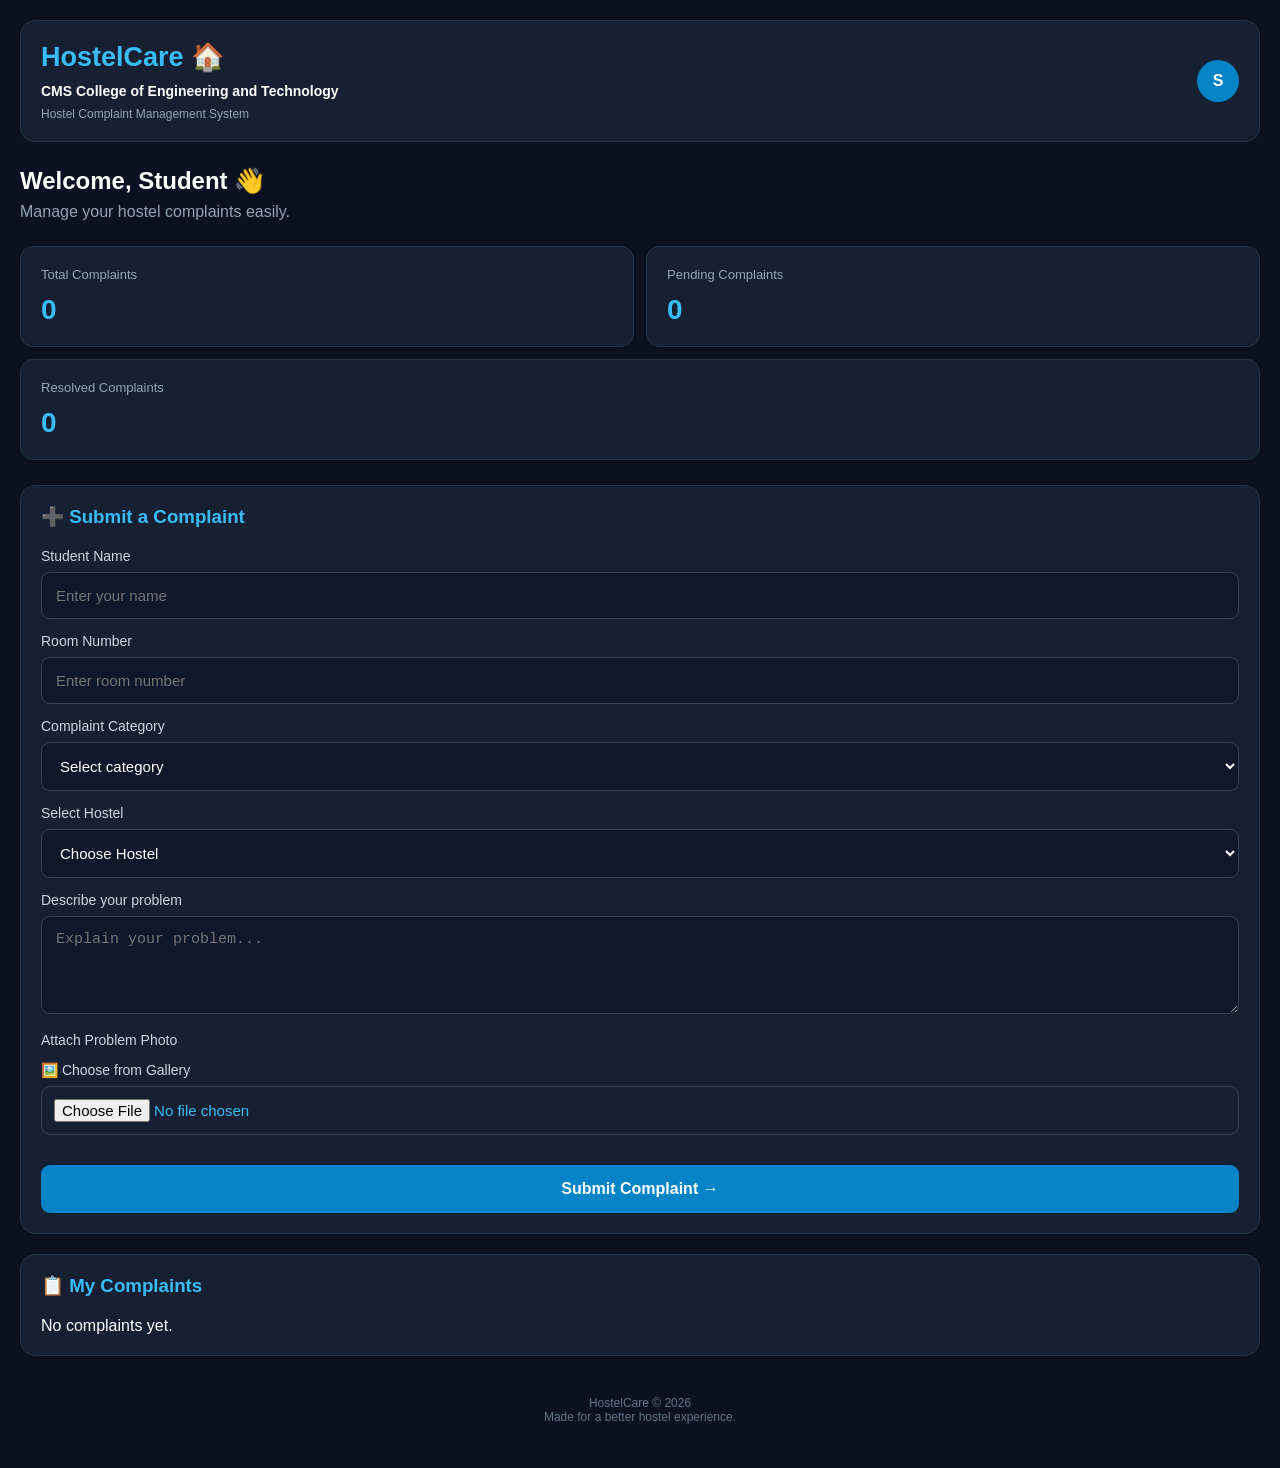
==== index.html @ 298950be "Refactor index.html structure and content" ====
<!DOCTYPE html>
<html lang="en">
<head>
  <meta charset="UTF-8">
  <meta name="viewport" content="width=device-width, initial-scale=1.0">
  <title>HostelCare Dashboard</title>
  <link rel="stylesheet" href="style.css">
</head>

<body>

<header class="header">
  <div>
    <h1>HostelCare 🏠</h1>
    <h3>CMS College of Engineering and Technology</h3>
    <p>Hostel Complaint Management System</p>
  </div>
  <div class="profile">S</div>
</header>

<section class="welcome">
  <h2>Welcome, Student 👋</h2>
  <p>Manage your hostel complaints easily.</p>
</section>

<section class="dashboard">

  <div class="stat-card">
    <p>Total Complaints</p>
    <h2 id="total">0</h2>
  </div>

  <div class="stat-card">
    <p>Pending Complaints</p>
    <h2 id="pending">0</h2>
  </div>

  <div class="stat-card">
    <p>Resolved Complaints</p>
    <h2 id="resolved">0</h2>
  </div>

</section>

<section class="panel">
  <h3>➕ Submit a Complaint</h3>

  <form id="complaintForm">

    <label>Student Name</label>
    <input id="student" type="text" placeholder="Enter your name" required>

    <label>Room Number</label>
    <input id="room" type="text" placeholder="Enter room number" required>

    <label>Complaint Category</label>
    <select id="category" required>
      <option value="">Select category</option>
      <option>Water Problem</option>
      <option>Bathroom Problem</option>
      <option>Electricity Problem</option>
      <option>Food Problem</option>
      <option>Wi-Fi Problem</option>
      <option>Other</option>
    </select>

    <label>Select Hostel</label>
    <select id="hostel" required>
      <option value="">Choose Hostel</option>
      <option>Boys Hostel</option>
      <option>Girls Hostel</option>
    </select>

    <label>Describe your problem</label>
    <textarea id="description" placeholder="Explain your problem..." rows="4" required></textarea>

    <label>Attach Problem Photo</label>
    <label for="galleryPhoto">🖼️ Choose from Gallery</label>
    <input type="file" id="galleryPhoto" accept="image/*">

    <div id="photoPreview"></div>

    <button type="submit">Submit Complaint →</button>

  </form>
</section>

<section class="panel">
  <h3>📋 My Complaints</h3>
  <div id="complaintList">
    <p>No complaints yet.</p>
  </div>
</section>

<footer>
  <p>HostelCare © 2026</p>
  <p>Made for a better hostel experience.</p>
</footer>

<script src="script.js"></script>
</body>
</html>
---- style.css ----
* {
  margin: 0;
  padding: 0;
  box-sizing: border-box;
}

body {
  background: #0b1120;
  color: #ffffff;
  font-family: Arial, sans-serif;
  padding: 20px;
}

.header {
  display: flex;
  justify-content: space-between;
  align-items: center;
  background: #172033;
  padding: 20px;
  border-radius: 15px;
  border: 1px solid #263449;
  margin-bottom: 25px;
}

.header h1 {
  color: #38bdf8;
  font-size: 27px;
  margin-bottom: 10px;
}

.header h3 {
  font-size: 14px;
  color: #ffffff;
  margin-bottom: 8px;
}

.header p {
  color: #94a3b8;
  font-size: 12px;
}

.profile {
  background: #0284c7;
  width: 42px;
  height: 42px;
  border-radius: 50%;
  display: flex;
  align-items: center;
  justify-content: center;
  font-weight: bold;
}

.welcome {
  margin-bottom: 25px;
}

.welcome h2 {
  margin-bottom: 8px;
}

.welcome p {
  color: #94a3b8;
}

.dashboard {
  display: grid;
  grid-template-columns: 1fr 1fr;
  gap: 12px;
  margin-bottom: 25px;
}

.stat-card {
  background: #172033;
  padding: 20px;
  border-radius: 13px;
  border: 1px solid #263449;
}

.stat-card:last-child {
  grid-column: span 2;
}

.stat-card p {
  color: #94a3b8;
  font-size: 13px;
}

.stat-card h2 {
  color: #38bdf8;
  font-size: 28px;
  margin-top: 12px;
}

.panel {
  background: #172033;
  padding: 20px;
  border-radius: 15px;
  border: 1px solid #263449;
  margin-bottom: 20px;
}

.panel h3 {
  color: #38bdf8;
  margin-bottom: 20px;
}

label {
  display: block;
  margin: 14px 0 8px;
  color: #cbd5e1;
  font-size: 14px;
}

input, select, textarea {
  width: 100%;
  padding: 14px;
  background: #0f172a;
  color: white;
  border: 1px solid #334155;
  border-radius: 9px;
  font-size: 15px;
}

textarea {
  resize: vertical;
}

button {
  width: 100%;
  padding: 15px;
  margin-top: 18px;
  background: #0284c7;
  color: white;
  border: none;
  border-radius: 9px;
  font-size: 16px;
  font-weight: bold;
}

footer {
  text-align: center;
  color: #64748b;
  font-size: 12px;
  padding: 20px;
}

input[type="file"] {
  background: #172033;
  padding: 12px;
  margin-bottom: 12px;
  color: #38bdf8;
}

#photoPreview img {
  width: 100%;
  max-height: 250px;
  object-fit: contain;
  border-radius: 12px;
  margin-top: 12px;
  border: 1px solid #38bdf8;
}
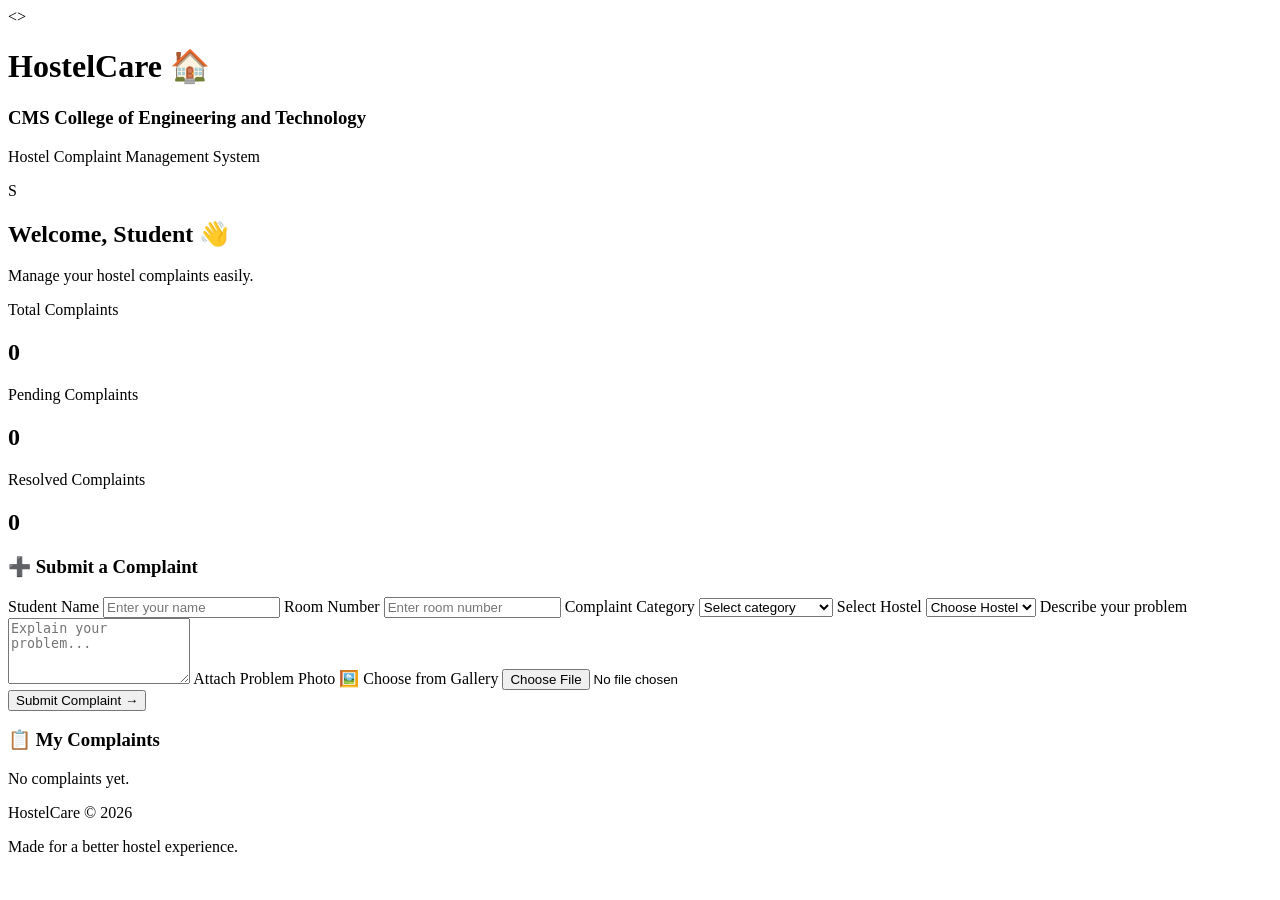
==== commit 262933f0: "Fix duplicate stylesheet link in index.html" ====
--- a/index.html
+++ b/index.html
@@ -1,7 +1,7 @@
 
 <!DOCTYPE html>
 <html lang="en">
-<head>
+<<link rel="stylesheet" href="style.css">>
   <meta charset="UTF-8">
   <meta name="viewport" content="width=device-width, initial-scale=1.0">
   <title>HostelCare Dashboard</title>
--- a/style.css
+++ b/style.css
@@ -1,162 +1,56 @@
 
-* {
-  margin: 0;
-  padding: 0;
-  box-sizing: border-box;
+/* Mobile responsive improvements */
+
+@media (max-width: 480px) {
+  body {
+    padding: 12px;
+  }
+
+  .header {
+    padding: 15px;
+    gap: 10px;
+  }
+
+  .header h1 {
+    font-size: 23px;
+  }
+
+  .header h3 {
+    font-size: 12px;
+  }
+
+  .panel {
+    padding: 15px;
+  }
+
+  .dashboard {
+    gap: 10px;
+  }
+
+  .stat-card {
+    padding: 15px;
+  }
+
+  input, select, textarea {
+    font-size: 14px;
+  }
 }
 
-body {
-  background: #0b1120;
-  color: #ffffff;
-  font-family: Arial, sans-serif;
-  padding: 20px;
+.complaint {
+  background: #0f172a;
+  border: 1px solid #334155;
+  border-radius: 12px;
+  padding: 15px;
+  margin-bottom: 15px;
+  overflow-wrap: anywhere;
 }
 
-.header {
-  display: flex;
-  justify-content: space-between;
-  align-items: center;
-  background: #172033;
-  padding: 20px;
-  border-radius: 15px;
-  border: 1px solid #263449;
-  margin-bottom: 25px;
+.complaint h3 {
+  color: #38bdf8;
+  margin-bottom: 12px;
 }
 
-.header h1 {
-  color: #38bdf8;
-  font-size: 27px;
-  margin-bottom: 10px;
-}
-
-.header h3 {
-  font-size: 14px;
-  color: #ffffff;
+.complaint p {
+  color: #cbd5e1;
   margin-bottom: 8px;
 }
-
-.header p {
-  color: #94a3b8;
-  font-size: 12px;
-}
-
-.profile {
-  background: #0284c7;
-  width: 42px;
-  height: 42px;
-  border-radius: 50%;
-  display: flex;
-  align-items: center;
-  justify-content: center;
-  font-weight: bold;
-}
-
-.welcome {
-  margin-bottom: 25px;
-}
-
-.welcome h2 {
-  margin-bottom: 8px;
-}
-
-.welcome p {
-  color: #94a3b8;
-}
-
-.dashboard {
-  display: grid;
-  grid-template-columns: 1fr 1fr;
-  gap: 12px;
-  margin-bottom: 25px;
-}
-
-.stat-card {
-  background: #172033;
-  padding: 20px;
-  border-radius: 13px;
-  border: 1px solid #263449;
-}
-
-.stat-card:last-child {
-  grid-column: span 2;
-}
-
-.stat-card p {
-  color: #94a3b8;
-  font-size: 13px;
-}
-
-.stat-card h2 {
-  color: #38bdf8;
-  font-size: 28px;
-  margin-top: 12px;
-}
-
-.panel {
-  background: #172033;
-  padding: 20px;
-  border-radius: 15px;
-  border: 1px solid #263449;
-  margin-bottom: 20px;
-}
-
-.panel h3 {
-  color: #38bdf8;
-  margin-bottom: 20px;
-}
-
-label {
-  display: block;
-  margin: 14px 0 8px;
-  color: #cbd5e1;
-  font-size: 14px;
-}
-
-input, select, textarea {
-  width: 100%;
-  padding: 14px;
-  background: #0f172a;
-  color: white;
-  border: 1px solid #334155;
-  border-radius: 9px;
-  font-size: 15px;
-}
-
-textarea {
-  resize: vertical;
-}
-
-button {
-  width: 100%;
-  padding: 15px;
-  margin-top: 18px;
-  background: #0284c7;
-  color: white;
-  border: none;
-  border-radius: 9px;
-  font-size: 16px;
-  font-weight: bold;
-}
-
-footer {
-  text-align: center;
-  color: #64748b;
-  font-size: 12px;
-  padding: 20px;
-}
-
-input[type="file"] {
-  background: #172033;
-  padding: 12px;
-  margin-bottom: 12px;
-  color: #38bdf8;
-}
-
-#photoPreview img {
-  width: 100%;
-  max-height: 250px;
-  object-fit: contain;
-  border-radius: 12px;
-  margin-top: 12px;
-  border: 1px solid #38bdf8;
-}
--- a/style.css
+++ b/style.css
@@ -1,162 +1,56 @@
 
-* {
-  margin: 0;
-  padding: 0;
-  box-sizing: border-box;
+/* Mobile responsive improvements */
+
+@media (max-width: 480px) {
+  body {
+    padding: 12px;
+  }
+
+  .header {
+    padding: 15px;
+    gap: 10px;
+  }
+
+  .header h1 {
+    font-size: 23px;
+  }
+
+  .header h3 {
+    font-size: 12px;
+  }
+
+  .panel {
+    padding: 15px;
+  }
+
+  .dashboard {
+    gap: 10px;
+  }
+
+  .stat-card {
+    padding: 15px;
+  }
+
+  input, select, textarea {
+    font-size: 14px;
+  }
 }
 
-body {
-  background: #0b1120;
-  color: #ffffff;
-  font-family: Arial, sans-serif;
-  padding: 20px;
+.complaint {
+  background: #0f172a;
+  border: 1px solid #334155;
+  border-radius: 12px;
+  padding: 15px;
+  margin-bottom: 15px;
+  overflow-wrap: anywhere;
 }
 
-.header {
-  display: flex;
-  justify-content: space-between;
-  align-items: center;
-  background: #172033;
-  padding: 20px;
-  border-radius: 15px;
-  border: 1px solid #263449;
-  margin-bottom: 25px;
+.complaint h3 {
+  color: #38bdf8;
+  margin-bottom: 12px;
 }
 
-.header h1 {
-  color: #38bdf8;
-  font-size: 27px;
-  margin-bottom: 10px;
-}
-
-.header h3 {
-  font-size: 14px;
-  color: #ffffff;
+.complaint p {
+  color: #cbd5e1;
   margin-bottom: 8px;
 }
-
-.header p {
-  color: #94a3b8;
-  font-size: 12px;
-}
-
-.profile {
-  background: #0284c7;
-  width: 42px;
-  height: 42px;
-  border-radius: 50%;
-  display: flex;
-  align-items: center;
-  justify-content: center;
-  font-weight: bold;
-}
-
-.welcome {
-  margin-bottom: 25px;
-}
-
-.welcome h2 {
-  margin-bottom: 8px;
-}
-
-.welcome p {
-  color: #94a3b8;
-}
-
-.dashboard {
-  display: grid;
-  grid-template-columns: 1fr 1fr;
-  gap: 12px;
-  margin-bottom: 25px;
-}
-
-.stat-card {
-  background: #172033;
-  padding: 20px;
-  border-radius: 13px;
-  border: 1px solid #263449;
-}
-
-.stat-card:last-child {
-  grid-column: span 2;
-}
-
-.stat-card p {
-  color: #94a3b8;
-  font-size: 13px;
-}
-
-.stat-card h2 {
-  color: #38bdf8;
-  font-size: 28px;
-  margin-top: 12px;
-}
-
-.panel {
-  background: #172033;
-  padding: 20px;
-  border-radius: 15px;
-  border: 1px solid #263449;
-  margin-bottom: 20px;
-}
-
-.panel h3 {
-  color: #38bdf8;
-  margin-bottom: 20px;
-}
-
-label {
-  display: block;
-  margin: 14px 0 8px;
-  color: #cbd5e1;
-  font-size: 14px;
-}
-
-input, select, textarea {
-  width: 100%;
-  padding: 14px;
-  background: #0f172a;
-  color: white;
-  border: 1px solid #334155;
-  border-radius: 9px;
-  font-size: 15px;
-}
-
-textarea {
-  resize: vertical;
-}
-
-button {
-  width: 100%;
-  padding: 15px;
-  margin-top: 18px;
-  background: #0284c7;
-  color: white;
-  border: none;
-  border-radius: 9px;
-  font-size: 16px;
-  font-weight: bold;
-}
-
-footer {
-  text-align: center;
-  color: #64748b;
-  font-size: 12px;
-  padding: 20px;
-}
-
-input[type="file"] {
-  background: #172033;
-  padding: 12px;
-  margin-bottom: 12px;
-  color: #38bdf8;
-}
-
-#photoPreview img {
-  width: 100%;
-  max-height: 250px;
-  object-fit: contain;
-  border-radius: 12px;
-  margin-top: 12px;
-  border: 1px solid #38bdf8;
-}
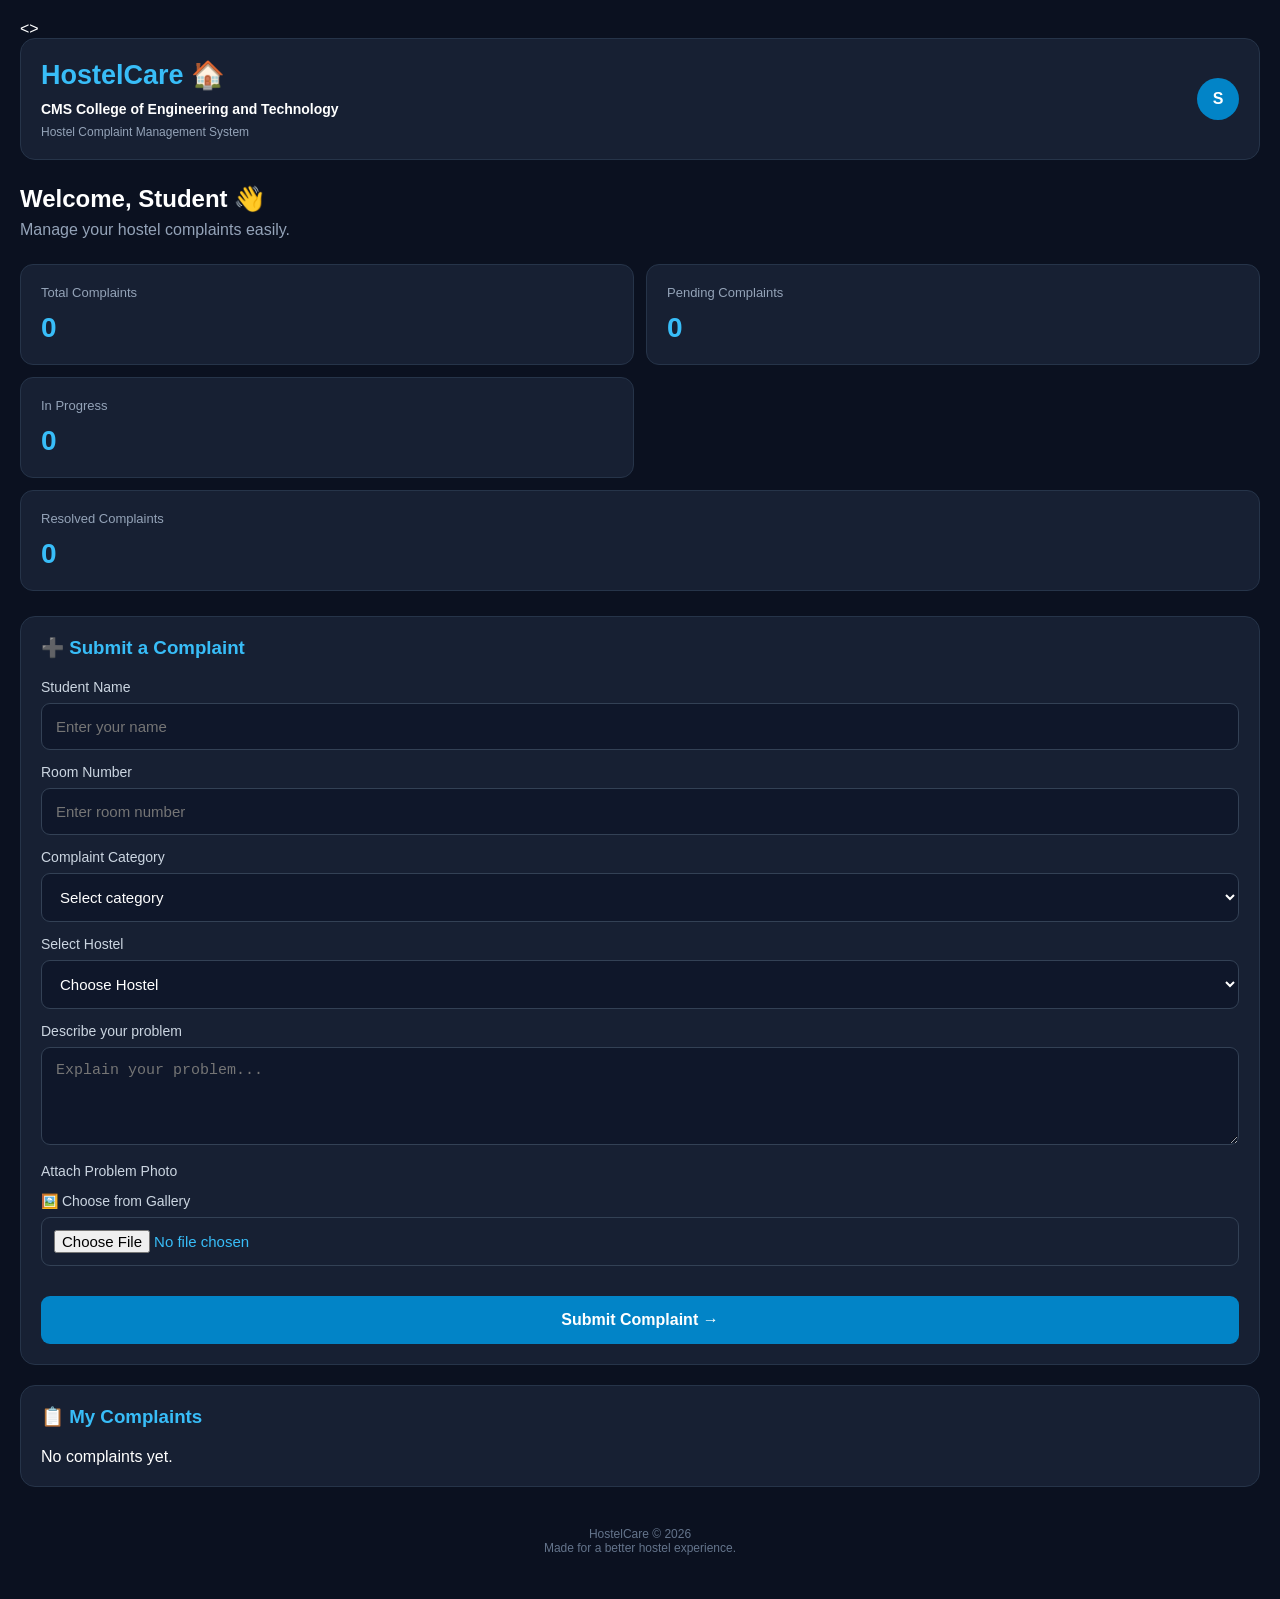
==== commit 51de6d48: "Add 'In Progress' stat card to index.html" ====
--- a/index.html
+++ b/index.html
@@ -1,8 +1,8 @@
 
 <!DOCTYPE html>
 <html lang="en">
-<<link rel="stylesheet" href="style.css">>
-  <meta charset="UTF-8">
+<>
+ <link rel="stylesheet" href="./style.css?v=2"> <meta charset="UTF-8">
   <meta name="viewport" content="width=device-width, initial-scale=1.0">
   <title>HostelCare Dashboard</title>
   <link rel="stylesheet" href="style.css">
@@ -35,7 +35,12 @@
     <p>Pending Complaints</p>
     <h2 id="pending">0</h2>
   </div>
-
+ 
+<div class="stat-card">
+  <p>In Progress</p>
+  <h2 id="inProgress">0</h2>
+</div>
+ 
   <div class="stat-card">
     <p>Resolved Complaints</p>
     <h2 id="resolved">0</h2>
--- a/style.css
+++ b/style.css
@@ -1,40 +1,172 @@
 
-/* Mobile responsive improvements */
-
-@media (max-width: 480px) {
-  body {
-    padding: 12px;
-  }
-
-  .header {
-    padding: 15px;
-    gap: 10px;
-  }
-
-  .header h1 {
-    font-size: 23px;
-  }
-
-  .header h3 {
-    font-size: 12px;
-  }
-
-  .panel {
-    padding: 15px;
-  }
-
-  .dashboard {
-    gap: 10px;
-  }
-
-  .stat-card {
-    padding: 15px;
-  }
-
-  input, select, textarea {
-    font-size: 14px;
-  }
-}
+* {
+  margin: 0;
+  padding: 0;
+  box-sizing: border-box;
+}
+
+body {
+  background: #0b1120;
+  color: #ffffff;
+  font-family: Arial, sans-serif;
+  padding: 20px;
+}
+
+.header {
+  display: flex;
+  justify-content: space-between;
+  align-items: center;
+  background: #172033;
+  padding: 20px;
+  border-radius: 15px;
+  border: 1px solid #263449;
+  margin-bottom: 25px;
+}
+
+.header h1 {
+  color: #38bdf8;
+  font-size: 27px;
+  margin-bottom: 10px;
+}
+
+.header h3 {
+  font-size: 14px;
+  color: #ffffff;
+  margin-bottom: 8px;
+}
+
+.header p {
+  color: #94a3b8;
+  font-size: 12px;
+}
+
+.profile {
+  background: #0284c7;
+  width: 42px;
+  height: 42px;
+  border-radius: 50%;
+  display: flex;
+  align-items: center;
+  justify-content: center;
+  font-weight: bold;
+}
+
+.welcome {
+  margin-bottom: 25px;
+}
+
+.welcome h2 {
+  margin-bottom: 8px;
+}
+
+.welcome p {
+  color: #94a3b8;
+}
+
+.dashboard {
+  display: grid;
+  grid-template-columns: 1fr 1fr;
+  gap: 12px;
+  margin-bottom: 25px;
+}
+
+.stat-card {
+  background: #172033;
+  padding: 20px;
+  border-radius: 13px;
+  border: 1px solid #263449;
+}
+
+.stat-card:last-child {
+  grid-column: span 2;
+}
+
+.stat-card p {
+  color: #94a3b8;
+  font-size: 13px;
+}
+
+.stat-card h2 {
+  color: #38bdf8;
+  font-size: 28px;
+  margin-top: 12px;
+}
+
+.panel {
+  background: #172033;
+  padding: 20px;
+  border-radius: 15px;
+  border: 1px solid #263449;
+  margin-bottom: 20px;
+}
+
+.panel h3 {
+  color: #38bdf8;
+  margin-bottom: 20px;
+}
+
+label {
+  display: block;
+  margin: 14px 0 8px;
+  color: #cbd5e1;
+  font-size: 14px;
+}
+
+input, select, textarea {
+  width: 100%;
+  padding: 14px;
+  background: #0f172a;
+  color: white;
+  border: 1px solid #334155;
+  border-radius: 9px;
+  font-size: 15px;
+}
+
+textarea {
+  resize: vertical;
+}
+
+button {
+  width: 100%;
+  padding: 15px;
+  margin-top: 18px;
+  background: #0284c7;
+  color: white;
+  border: none;
+  border-radius: 9px;
+  font-size: 16px;
+  font-weight: bold;
+  cursor: pointer;
+}
+
+button:active {
+  background: #0369a1;
+}
+
+footer {
+  text-align: center;
+  color: #64748b;
+  font-size: 12px;
+  padding: 20px;
+}
+
+input[type="file"] {
+  background: #172033;
+  padding: 12px;
+  margin-bottom: 12px;
+  color: #38bdf8;
+}
+
+#photoPreview img {
+  width: 100%;
+  max-height: 250px;
+  object-fit: contain;
+  border-radius: 12px;
+  margin-top: 12px;
+  border: 1px solid #38bdf8;
+}
+
+/* Complaint cards */
 
 .complaint {
   background: #0f172a;
@@ -54,3 +186,40 @@
   color: #cbd5e1;
   margin-bottom: 8px;
 }
+
+/* Mobile responsive design */
+
+@media (max-width: 480px) {
+  body {
+    padding: 12px;
+  }
+
+  .header {
+    padding: 15px;
+    gap: 10px;
+  }
+
+  .header h1 {
+    font-size: 23px;
+  }
+
+  .header h3 {
+    font-size: 12px;
+  }
+
+  .panel {
+    padding: 15px;
+  }
+
+  .dashboard {
+    gap: 10px;
+  }
+
+  .stat-card {
+    padding: 15px;
+  }
+
+  input, select, textarea {
+    font-size: 14px;
+  }
+  }
--- a/style.css
+++ b/style.css
@@ -1,40 +1,172 @@
 
-/* Mobile responsive improvements */
-
-@media (max-width: 480px) {
-  body {
-    padding: 12px;
-  }
-
-  .header {
-    padding: 15px;
-    gap: 10px;
-  }
-
-  .header h1 {
-    font-size: 23px;
-  }
-
-  .header h3 {
-    font-size: 12px;
-  }
-
-  .panel {
-    padding: 15px;
-  }
-
-  .dashboard {
-    gap: 10px;
-  }
-
-  .stat-card {
-    padding: 15px;
-  }
-
-  input, select, textarea {
-    font-size: 14px;
-  }
-}
+* {
+  margin: 0;
+  padding: 0;
+  box-sizing: border-box;
+}
+
+body {
+  background: #0b1120;
+  color: #ffffff;
+  font-family: Arial, sans-serif;
+  padding: 20px;
+}
+
+.header {
+  display: flex;
+  justify-content: space-between;
+  align-items: center;
+  background: #172033;
+  padding: 20px;
+  border-radius: 15px;
+  border: 1px solid #263449;
+  margin-bottom: 25px;
+}
+
+.header h1 {
+  color: #38bdf8;
+  font-size: 27px;
+  margin-bottom: 10px;
+}
+
+.header h3 {
+  font-size: 14px;
+  color: #ffffff;
+  margin-bottom: 8px;
+}
+
+.header p {
+  color: #94a3b8;
+  font-size: 12px;
+}
+
+.profile {
+  background: #0284c7;
+  width: 42px;
+  height: 42px;
+  border-radius: 50%;
+  display: flex;
+  align-items: center;
+  justify-content: center;
+  font-weight: bold;
+}
+
+.welcome {
+  margin-bottom: 25px;
+}
+
+.welcome h2 {
+  margin-bottom: 8px;
+}
+
+.welcome p {
+  color: #94a3b8;
+}
+
+.dashboard {
+  display: grid;
+  grid-template-columns: 1fr 1fr;
+  gap: 12px;
+  margin-bottom: 25px;
+}
+
+.stat-card {
+  background: #172033;
+  padding: 20px;
+  border-radius: 13px;
+  border: 1px solid #263449;
+}
+
+.stat-card:last-child {
+  grid-column: span 2;
+}
+
+.stat-card p {
+  color: #94a3b8;
+  font-size: 13px;
+}
+
+.stat-card h2 {
+  color: #38bdf8;
+  font-size: 28px;
+  margin-top: 12px;
+}
+
+.panel {
+  background: #172033;
+  padding: 20px;
+  border-radius: 15px;
+  border: 1px solid #263449;
+  margin-bottom: 20px;
+}
+
+.panel h3 {
+  color: #38bdf8;
+  margin-bottom: 20px;
+}
+
+label {
+  display: block;
+  margin: 14px 0 8px;
+  color: #cbd5e1;
+  font-size: 14px;
+}
+
+input, select, textarea {
+  width: 100%;
+  padding: 14px;
+  background: #0f172a;
+  color: white;
+  border: 1px solid #334155;
+  border-radius: 9px;
+  font-size: 15px;
+}
+
+textarea {
+  resize: vertical;
+}
+
+button {
+  width: 100%;
+  padding: 15px;
+  margin-top: 18px;
+  background: #0284c7;
+  color: white;
+  border: none;
+  border-radius: 9px;
+  font-size: 16px;
+  font-weight: bold;
+  cursor: pointer;
+}
+
+button:active {
+  background: #0369a1;
+}
+
+footer {
+  text-align: center;
+  color: #64748b;
+  font-size: 12px;
+  padding: 20px;
+}
+
+input[type="file"] {
+  background: #172033;
+  padding: 12px;
+  margin-bottom: 12px;
+  color: #38bdf8;
+}
+
+#photoPreview img {
+  width: 100%;
+  max-height: 250px;
+  object-fit: contain;
+  border-radius: 12px;
+  margin-top: 12px;
+  border: 1px solid #38bdf8;
+}
+
+/* Complaint cards */
 
 .complaint {
   background: #0f172a;
@@ -54,3 +186,40 @@
   color: #cbd5e1;
   margin-bottom: 8px;
 }
+
+/* Mobile responsive design */
+
+@media (max-width: 480px) {
+  body {
+    padding: 12px;
+  }
+
+  .header {
+    padding: 15px;
+    gap: 10px;
+  }
+
+  .header h1 {
+    font-size: 23px;
+  }
+
+  .header h3 {
+    font-size: 12px;
+  }
+
+  .panel {
+    padding: 15px;
+  }
+
+  .dashboard {
+    gap: 10px;
+  }
+
+  .stat-card {
+    padding: 15px;
+  }
+
+  input, select, textarea {
+    font-size: 14px;
+  }
+  }
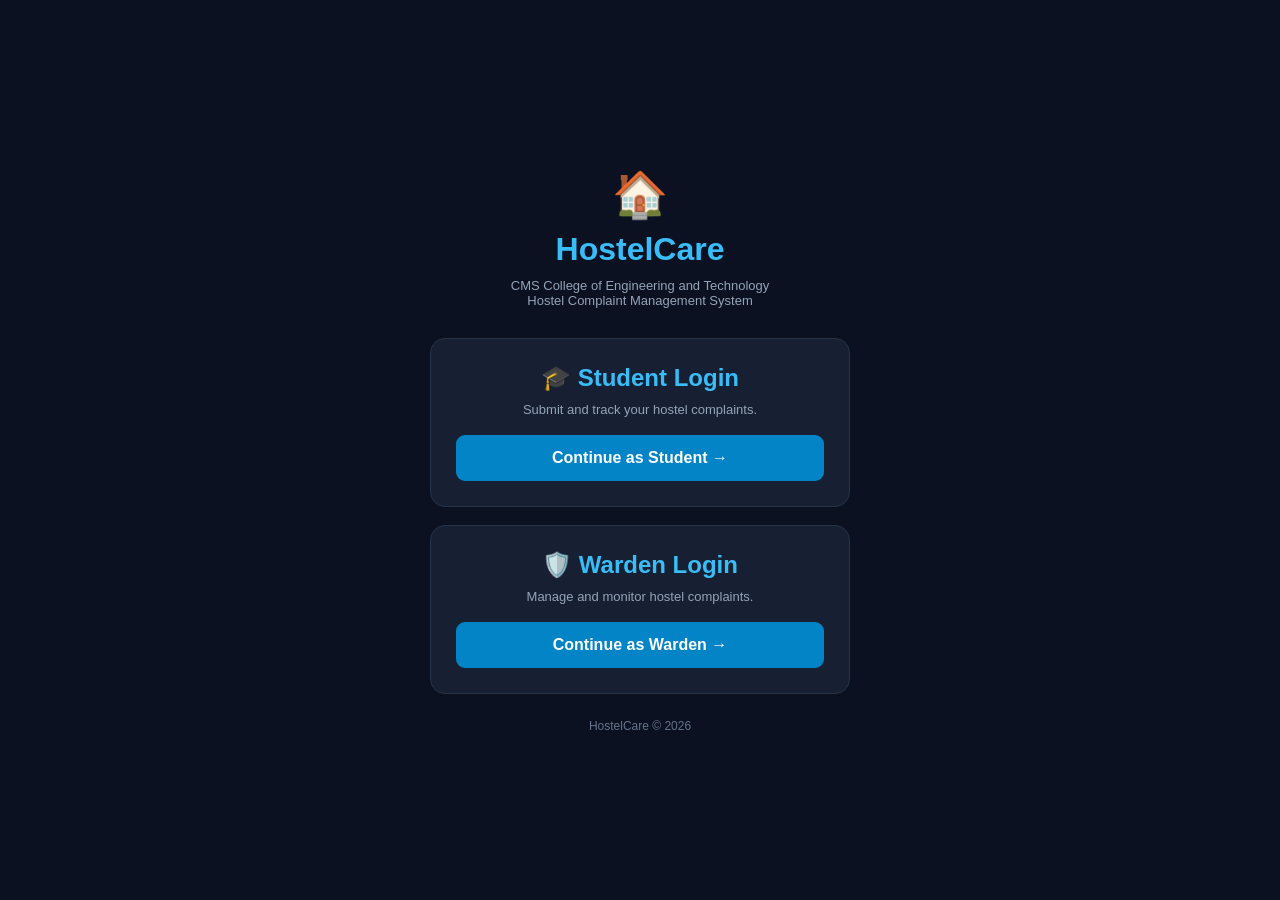
==== commit e624ac43: "Rename login.html to index.html" ====
--- a/index.html
+++ b/index.html
@@ -1,110 +1,182 @@
 
 <!DOCTYPE html>
 <html lang="en">
-<>
- <link rel="stylesheet" href="./style.css?v=2"> <meta charset="UTF-8">
+<head>
+  <meta charset="UTF-8">
   <meta name="viewport" content="width=device-width, initial-scale=1.0">
-  <title>HostelCare Dashboard</title>
-  <link rel="stylesheet" href="style.css">
+  <title>HostelCare Login</title>
+
+  <style>
+    * {
+      margin: 0;
+      padding: 0;
+      box-sizing: border-box;
+    }
+
+    body {
+      background: #0b1120;
+      color: white;
+      font-family: Arial, sans-serif;
+      min-height: 100vh;
+      display: flex;
+      justify-content: center;
+      align-items: center;
+      padding: 20px;
+    }
+
+    .container {
+      width: 100%;
+      max-width: 420px;
+      text-align: center;
+    }
+
+    .logo {
+      font-size: 45px;
+      margin-bottom: 10px;
+    }
+
+    h1 {
+      color: #38bdf8;
+      margin-bottom: 10px;
+    }
+
+    .subtitle {
+      color: #94a3b8;
+      font-size: 13px;
+      margin-bottom: 30px;
+    }
+
+    .card {
+      background: #172033;
+      border: 1px solid #263449;
+      border-radius: 15px;
+      padding: 25px;
+      margin-bottom: 18px;
+    }
+
+    .card h2 {
+      margin-bottom: 10px;
+      color: #38bdf8;
+    }
+
+    .card p {
+      color: #94a3b8;
+      font-size: 13px;
+      margin-bottom: 18px;
+    }
+
+    button {
+      width: 100%;
+      padding: 14px;
+      border: none;
+      border-radius: 9px;
+      background: #0284c7;
+      color: white;
+      font-size: 16px;
+      font-weight: bold;
+      cursor: pointer;
+    }
+
+    input {
+      width: 100%;
+      padding: 14px;
+      margin-bottom: 15px;
+      background: #0f172a;
+      color: white;
+      border: 1px solid #334155;
+      border-radius: 9px;
+      font-size: 15px;
+    }
+
+    #wardenBox {
+      display: none;
+      margin-top: 15px;
+    }
+
+    #message {
+      color: #f87171;
+      font-size: 13px;
+      margin-top: 12px;
+    }
+
+    footer {
+      color: #64748b;
+      font-size: 12px;
+      margin-top: 25px;
+    }
+  </style>
 </head>
 
 <body>
 
-<header class="header">
-  <div>
-    <h1>HostelCare 🏠</h1>
-    <h3>CMS College of Engineering and Technology</h3>
-    <p>Hostel Complaint Management System</p>
-  </div>
-  <div class="profile">S</div>
-</header>
+<div class="container">
 
-<section class="welcome">
-  <h2>Welcome, Student 👋</h2>
-  <p>Manage your hostel complaints easily.</p>
-</section>
+  <div class="logo">🏠</div>
+  <h1>HostelCare</h1>
 
-<section class="dashboard">
+  <p class="subtitle">
+    CMS College of Engineering and Technology<br>
+    Hostel Complaint Management System
+  </p>
 
-  <div class="stat-card">
-    <p>Total Complaints</p>
-    <h2 id="total">0</h2>
+  <div class="card">
+    <h2>🎓 Student Login</h2>
+    <p>Submit and track your hostel complaints.</p>
+    <button onclick="studentLogin()">
+      Continue as Student →
+    </button>
   </div>
 
-  <div class="stat-card">
-    <p>Pending Complaints</p>
-    <h2 id="pending">0</h2>
-  </div>
- 
-<div class="stat-card">
-  <p>In Progress</p>
-  <h2 id="inProgress">0</h2>
-</div>
- 
-  <div class="stat-card">
-    <p>Resolved Complaints</p>
-    <h2 id="resolved">0</h2>
+  <div class="card">
+    <h2>🛡️ Warden Login</h2>
+    <p>Manage and monitor hostel complaints.</p>
+
+    <button onclick="showWardenLogin()">
+      Continue as Warden →
+    </button>
+
+    <div id="wardenBox">
+      <input
+        type="password"
+        id="wardenPassword"
+        placeholder="Enter Warden Password"
+      >
+
+      <button onclick="wardenLogin()">
+        Login →
+      </button>
+
+      <p id="message"></p>
+    </div>
   </div>
 
-</section>
+  <footer>
+    HostelCare © 2026
+  </footer>
 
-<section class="panel">
-  <h3>➕ Submit a Complaint</h3>
+</div>
 
-  <form id="complaintForm">
+<script>
+  function studentLogin() {
+    window.location.href = "index.html";
+  }
 
-    <label>Student Name</label>
-    <input id="student" type="text" placeholder="Enter your name" required>
+  function showWardenLogin() {
+    document.getElementById("wardenBox").style.display = "block";
+  }
 
-    <label>Room Number</label>
-    <input id="room" type="text" placeholder="Enter room number" required>
+  function wardenLogin() {
+    const password =
+      document.getElementById("wardenPassword").value;
 
-    <label>Complaint Category</label>
-    <select id="category" required>
-      <option value="">Select category</option>
-      <option>Water Problem</option>
-      <option>Bathroom Problem</option>
-      <option>Electricity Problem</option>
-      <option>Food Problem</option>
-      <option>Wi-Fi Problem</option>
-      <option>Other</option>
-    </select>
+    if (password === "Hostel@123") {
+      window.location.href = "warden.html";
+    } else {
+      document.getElementById("message").textContent =
+        "Incorrect password. Try again!";
+    }
+  }
+</script>
 
-    <label>Select Hostel</label>
-    <select id="hostel" required>
-      <option value="">Choose Hostel</option>
-      <option>Boys Hostel</option>
-      <option>Girls Hostel</option>
-    </select>
-
-    <label>Describe your problem</label>
-    <textarea id="description" placeholder="Explain your problem..." rows="4" required></textarea>
-
-    <label>Attach Problem Photo</label>
-    <label for="galleryPhoto">🖼️ Choose from Gallery</label>
-    <input type="file" id="galleryPhoto" accept="image/*">
-
-    <div id="photoPreview"></div>
-
-    <button type="submit">Submit Complaint →</button>
-
-  </form>
-</section>
-
-<section class="panel">
-  <h3>📋 My Complaints</h3>
-  <div id="complaintList">
-    <p>No complaints yet.</p>
-  </div>
-</section>
-
-<footer>
-  <p>HostelCare © 2026</p>
-  <p>Made for a better hostel experience.</p>
-</footer>
-
-<script src="script.js"></script>
 </body>
 </html>
-
-                        
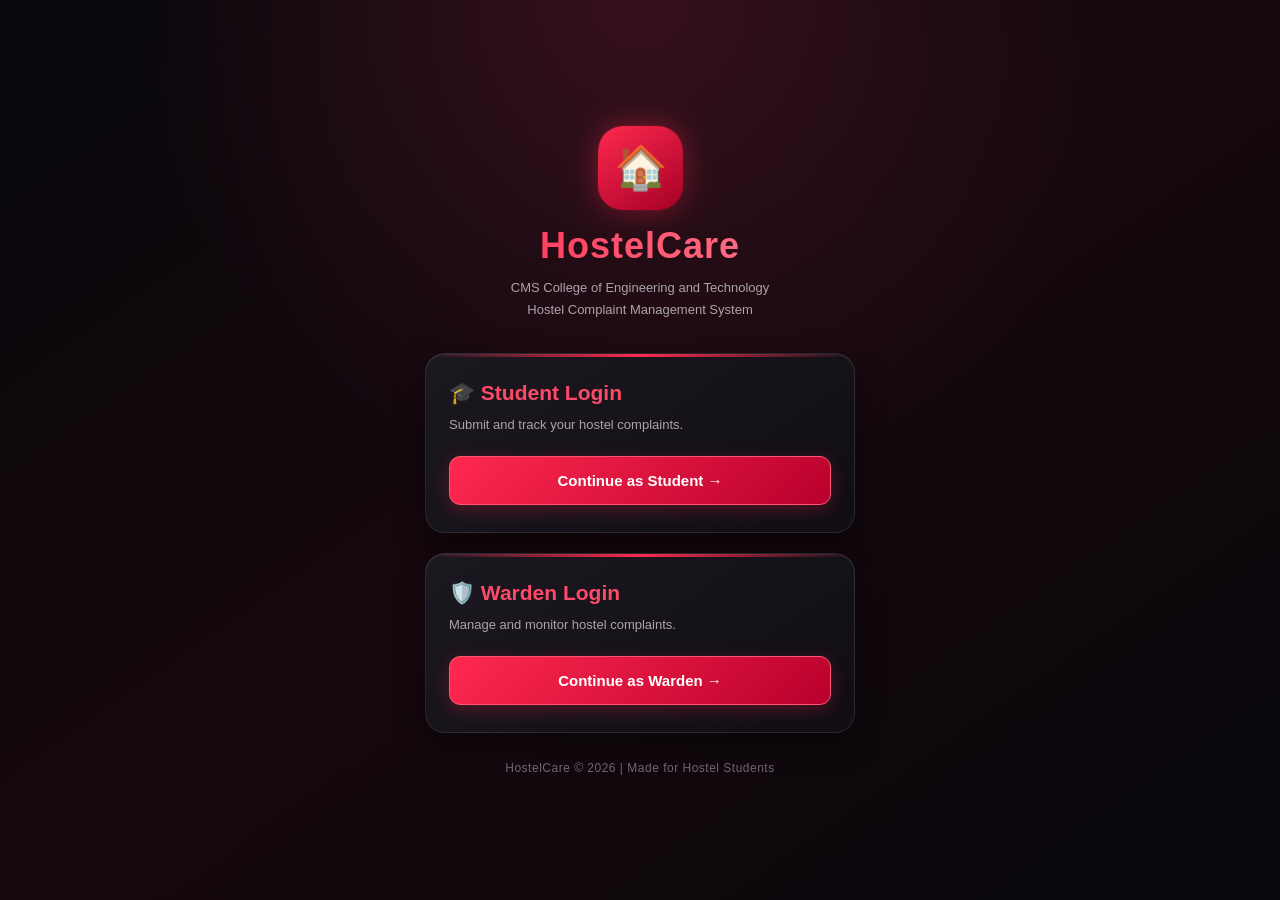
==== commit 19bc78be: "Enhance login page design and functionality Updated the styling and structure of the login page, inc" ====
--- a/index.html
+++ b/index.html
@@ -4,7 +4,8 @@
 <head>
   <meta charset="UTF-8">
   <meta name="viewport" content="width=device-width, initial-scale=1.0">
-  <title>HostelCare Login</title>
+  <meta name="theme-color" content="#08080c">
+  <title>HostelCare | Login</title>
 
   <style>
     * {
@@ -14,95 +15,189 @@
     }
 
     body {
-      background: #0b1120;
-      color: white;
-      font-family: Arial, sans-serif;
       min-height: 100vh;
       display: flex;
       justify-content: center;
       align-items: center;
-      padding: 20px;
+      padding: 25px 18px;
+      font-family: Arial, sans-serif;
+      color: #fff;
+      background:
+        radial-gradient(circle at top, #36101c, transparent 45%),
+        linear-gradient(145deg, #08080c, #16080e, #08080c);
     }
 
     .container {
       width: 100%;
-      max-width: 420px;
+      max-width: 430px;
       text-align: center;
+      animation: appear 0.8s ease;
+    }
+
+    @keyframes appear {
+      from {
+        opacity: 0;
+        transform: translateY(25px);
+      }
+      to {
+        opacity: 1;
+        transform: translateY(0);
+      }
     }
 
     .logo {
-      font-size: 45px;
+      width: 85px;
+      height: 85px;
+      display: flex;
+      justify-content: center;
+      align-items: center;
+      margin: 0 auto 15px;
+      font-size: 43px;
+      border-radius: 25px;
+      background: linear-gradient(145deg, #ff294f, #a50025);
+      box-shadow: 0 0 30px #ff294f66;
+      transform: perspective(500px) rotateX(8deg);
+    }
+
+    h1 {
+      font-size: 36px;
+      font-weight: 900;
+      letter-spacing: 1px;
+      background: linear-gradient(90deg, #ff294f, #ff8197);
+      -webkit-background-clip: text;
+      background-clip: text;
+      color: transparent;
       margin-bottom: 10px;
     }
 
-    h1 {
-      color: #38bdf8;
+    .subtitle {
+      color: #aaa3ad;
+      font-size: 13px;
+      line-height: 1.7;
+      margin-bottom: 32px;
+    }
+
+    .card {
+      position: relative;
+      overflow: hidden;
+      background: linear-gradient(145deg, #1c1820, #100d13);
+      border: 1px solid #ffffff18;
+      border-radius: 20px;
+      padding: 27px 23px;
+      margin-bottom: 20px;
+      text-align: left;
+      box-shadow:
+        0 12px 30px #00000070,
+        inset 0 1px 0 #ffffff12;
+      transition: 0.35s ease;
+    }
+
+    .card::before {
+      content: "";
+      position: absolute;
+      top: 0;
+      left: 0;
+      width: 100%;
+      height: 3px;
+      background: linear-gradient(90deg, transparent, #ff294f, transparent);
+    }
+
+    .card:hover {
+      transform: translateY(-6px);
+      border-color: #ff294f88;
+      box-shadow: 0 15px 35px #ff294f20;
+    }
+
+    .card h2 {
+      color: #ff4969;
+      font-size: 21px;
       margin-bottom: 10px;
     }
 
-    .subtitle {
-      color: #94a3b8;
+    .card p {
+      color: #aaa3ad;
       font-size: 13px;
-      margin-bottom: 30px;
-    }
-
-    .card {
-      background: #172033;
-      border: 1px solid #263449;
-      border-radius: 15px;
-      padding: 25px;
-      margin-bottom: 18px;
-    }
-
-    .card h2 {
-      margin-bottom: 10px;
-      color: #38bdf8;
-    }
-
-    .card p {
-      color: #94a3b8;
-      font-size: 13px;
-      margin-bottom: 18px;
+      line-height: 1.6;
+      margin-bottom: 20px;
     }
 
     button {
       width: 100%;
-      padding: 14px;
-      border: none;
-      border-radius: 9px;
-      background: #0284c7;
+      padding: 15px;
+      border: 1px solid #ff5572;
+      border-radius: 11px;
+      background: linear-gradient(135deg, #ff294f, #b9002c);
       color: white;
-      font-size: 16px;
+      font-size: 15px;
       font-weight: bold;
       cursor: pointer;
+      box-shadow: 0 5px 18px #ff294f40;
+      transition: 0.3s ease;
+    }
+
+    button:hover {
+      transform: translateY(-3px);
+      box-shadow: 0 8px 25px #ff294f70;
+      background: linear-gradient(135deg, #ff4969, #d00035);
+    }
+
+    button:active {
+      transform: scale(0.97);
     }
 
     input {
       width: 100%;
-      padding: 14px;
-      margin-bottom: 15px;
-      background: #0f172a;
+      padding: 15px;
+      margin-bottom: 14px;
+      background: #09080d;
       color: white;
-      border: 1px solid #334155;
-      border-radius: 9px;
+      border: 1px solid #49303a;
+      border-radius: 10px;
       font-size: 15px;
+      outline: none;
+      transition: 0.3s;
+    }
+
+    input:focus {
+      border-color: #ff294f;
+      box-shadow: 0 0 12px #ff294f35;
     }
 
     #wardenBox {
       display: none;
-      margin-top: 15px;
+      margin-top: 20px;
+      animation: appear 0.4s ease;
     }
 
     #message {
-      color: #f87171;
+      color: #ff637c;
       font-size: 13px;
       margin-top: 12px;
+      line-height: 1.5;
     }
 
     footer {
-      color: #64748b;
+      color: #716975;
       font-size: 12px;
-      margin-top: 25px;
+      margin-top: 28px;
+      letter-spacing: 0.5px;
+    }
+
+    @media (max-width: 400px) {
+      h1 {
+        font-size: 30px;
+      }
+
+      .card {
+        padding: 23px 18px;
+      }
+    }
+
+    @media (prefers-reduced-motion: reduce) {
+      *, *::before, *::after {
+        animation: none !important;
+        transition: none !important;
+      }
     }
   </style>
 </head>
@@ -112,6 +207,7 @@
 <div class="container">
 
   <div class="logo">🏠</div>
+
   <h1>HostelCare</h1>
 
   <p class="subtitle">
@@ -121,48 +217,60 @@
 
   <div class="card">
     <h2>🎓 Student Login</h2>
-    <p>Submit and track your hostel complaints.</p>
-    <button onclick="studentLogin()">
+
+    <p>
+      Submit and track your hostel complaints.
+    </p>
+
+    <button type="button" onclick="studentLogin()">
       Continue as Student →
     </button>
   </div>
 
   <div class="card">
     <h2>🛡️ Warden Login</h2>
-    <p>Manage and monitor hostel complaints.</p>
-
-    <button onclick="showWardenLogin()">
+
+    <p>
+      Manage and monitor hostel complaints.
+    </p>
+
+    <button type="button" onclick="showWardenLogin()">
       Continue as Warden →
     </button>
 
     <div id="wardenBox">
+
       <input
         type="password"
         id="wardenPassword"
         placeholder="Enter Warden Password"
+        autocomplete="current-password"
+        onkeydown="if(event.key === 'Enter') wardenLogin()"
       >
 
-      <button onclick="wardenLogin()">
+      <button type="button" onclick="wardenLogin()">
         Login →
       </button>
 
-      <p id="message"></p>
+      <p id="message" role="alert"></p>
+
     </div>
   </div>
 
   <footer>
-    HostelCare © 2026
+    HostelCare © 2026 | Made for Hostel Students
   </footer>
 
 </div>
 
 <script>
   function studentLogin() {
-    window.location.href = "index.html";
+    window.location.href = "student.html";
   }
 
   function showWardenLogin() {
     document.getElementById("wardenBox").style.display = "block";
+    document.getElementById("wardenPassword").focus();
   }
 
   function wardenLogin() {
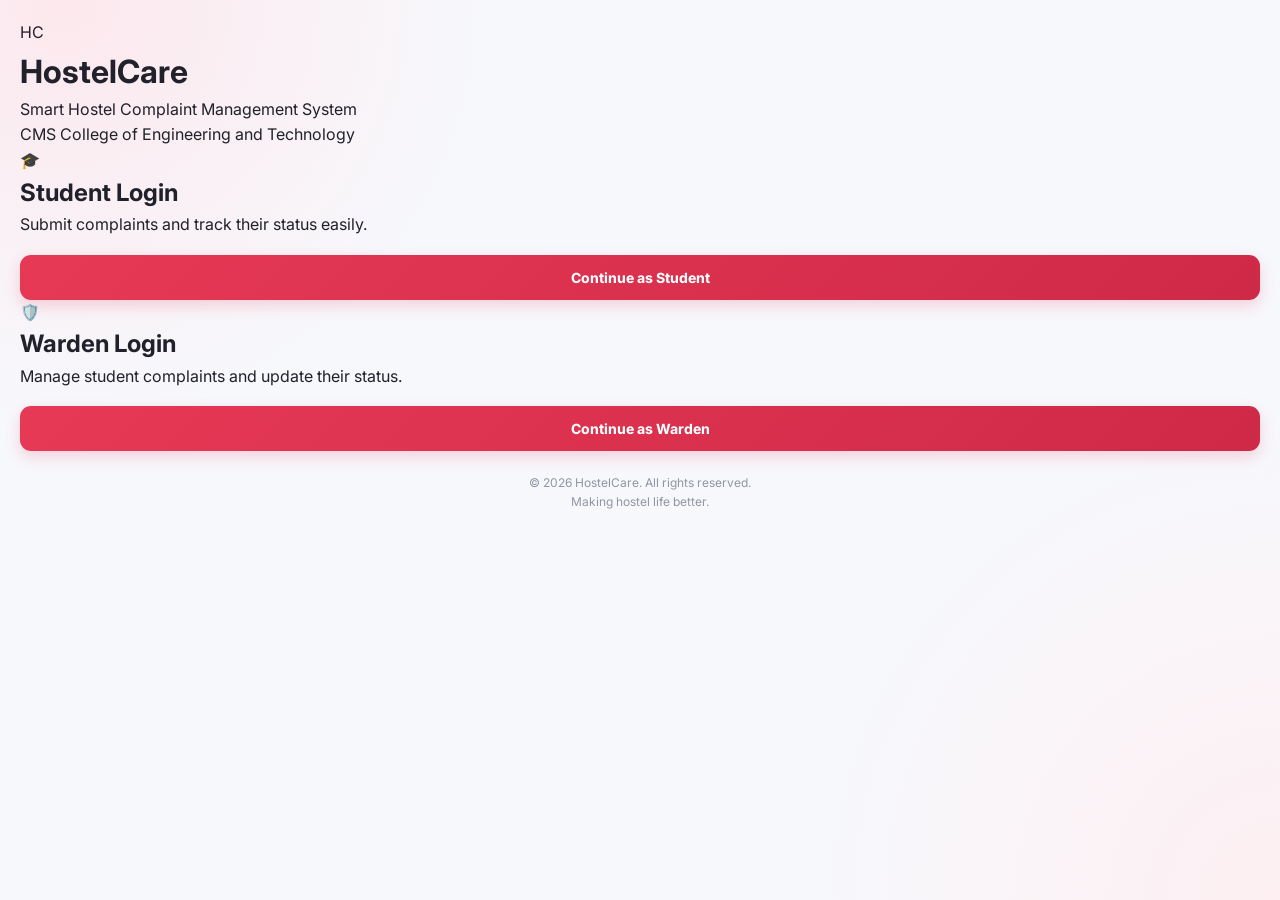
==== commit ecdc99fe: "Refactor index.html for improved structure and styling Updated theme color and added external styles" ====
--- a/index.html
+++ b/index.html
@@ -4,287 +4,93 @@
 <head>
   <meta charset="UTF-8">
   <meta name="viewport" content="width=device-width, initial-scale=1.0">
-  <meta name="theme-color" content="#08080c">
+  <meta name="theme-color" content="#F7F8FC">
+
   <title>HostelCare | Login</title>
 
-  <style>
-    * {
-      margin: 0;
-      padding: 0;
-      box-sizing: border-box;
-    }
+  <link rel="preconnect" href="https://fonts.googleapis.com">
+  <link rel="preconnect" href="https://fonts.gstatic.com" crossorigin>
+  <link href="https://fonts.googleapis.com/css2?family=Inter:wght@400;500;600;700;800&display=swap" rel="stylesheet">
 
-    body {
-      min-height: 100vh;
-      display: flex;
-      justify-content: center;
-      align-items: center;
-      padding: 25px 18px;
-      font-family: Arial, sans-serif;
-      color: #fff;
-      background:
-        radial-gradient(circle at top, #36101c, transparent 45%),
-        linear-gradient(145deg, #08080c, #16080e, #08080c);
-    }
-
-    .container {
-      width: 100%;
-      max-width: 430px;
-      text-align: center;
-      animation: appear 0.8s ease;
-    }
-
-    @keyframes appear {
-      from {
-        opacity: 0;
-        transform: translateY(25px);
-      }
-      to {
-        opacity: 1;
-        transform: translateY(0);
-      }
-    }
-
-    .logo {
-      width: 85px;
-      height: 85px;
-      display: flex;
-      justify-content: center;
-      align-items: center;
-      margin: 0 auto 15px;
-      font-size: 43px;
-      border-radius: 25px;
-      background: linear-gradient(145deg, #ff294f, #a50025);
-      box-shadow: 0 0 30px #ff294f66;
-      transform: perspective(500px) rotateX(8deg);
-    }
-
-    h1 {
-      font-size: 36px;
-      font-weight: 900;
-      letter-spacing: 1px;
-      background: linear-gradient(90deg, #ff294f, #ff8197);
-      -webkit-background-clip: text;
-      background-clip: text;
-      color: transparent;
-      margin-bottom: 10px;
-    }
-
-    .subtitle {
-      color: #aaa3ad;
-      font-size: 13px;
-      line-height: 1.7;
-      margin-bottom: 32px;
-    }
-
-    .card {
-      position: relative;
-      overflow: hidden;
-      background: linear-gradient(145deg, #1c1820, #100d13);
-      border: 1px solid #ffffff18;
-      border-radius: 20px;
-      padding: 27px 23px;
-      margin-bottom: 20px;
-      text-align: left;
-      box-shadow:
-        0 12px 30px #00000070,
-        inset 0 1px 0 #ffffff12;
-      transition: 0.35s ease;
-    }
-
-    .card::before {
-      content: "";
-      position: absolute;
-      top: 0;
-      left: 0;
-      width: 100%;
-      height: 3px;
-      background: linear-gradient(90deg, transparent, #ff294f, transparent);
-    }
-
-    .card:hover {
-      transform: translateY(-6px);
-      border-color: #ff294f88;
-      box-shadow: 0 15px 35px #ff294f20;
-    }
-
-    .card h2 {
-      color: #ff4969;
-      font-size: 21px;
-      margin-bottom: 10px;
-    }
-
-    .card p {
-      color: #aaa3ad;
-      font-size: 13px;
-      line-height: 1.6;
-      margin-bottom: 20px;
-    }
-
-    button {
-      width: 100%;
-      padding: 15px;
-      border: 1px solid #ff5572;
-      border-radius: 11px;
-      background: linear-gradient(135deg, #ff294f, #b9002c);
-      color: white;
-      font-size: 15px;
-      font-weight: bold;
-      cursor: pointer;
-      box-shadow: 0 5px 18px #ff294f40;
-      transition: 0.3s ease;
-    }
-
-    button:hover {
-      transform: translateY(-3px);
-      box-shadow: 0 8px 25px #ff294f70;
-      background: linear-gradient(135deg, #ff4969, #d00035);
-    }
-
-    button:active {
-      transform: scale(0.97);
-    }
-
-    input {
-      width: 100%;
-      padding: 15px;
-      margin-bottom: 14px;
-      background: #09080d;
-      color: white;
-      border: 1px solid #49303a;
-      border-radius: 10px;
-      font-size: 15px;
-      outline: none;
-      transition: 0.3s;
-    }
-
-    input:focus {
-      border-color: #ff294f;
-      box-shadow: 0 0 12px #ff294f35;
-    }
-
-    #wardenBox {
-      display: none;
-      margin-top: 20px;
-      animation: appear 0.4s ease;
-    }
-
-    #message {
-      color: #ff637c;
-      font-size: 13px;
-      margin-top: 12px;
-      line-height: 1.5;
-    }
-
-    footer {
-      color: #716975;
-      font-size: 12px;
-      margin-top: 28px;
-      letter-spacing: 0.5px;
-    }
-
-    @media (max-width: 400px) {
-      h1 {
-        font-size: 30px;
-      }
-
-      .card {
-        padding: 23px 18px;
-      }
-    }
-
-    @media (prefers-reduced-motion: reduce) {
-      *, *::before, *::after {
-        animation: none !important;
-        transition: none !important;
-      }
-    }
-  </style>
+  <link rel="stylesheet" href="style.css">
+  <script src="script.js" defer></script>
 </head>
 
-<body>
+<body class="login-page">
 
-<div class="container">
+  <main class="login-container">
 
-  <div class="logo">🏠</div>
+    <header class="login-header">
+      <div class="login-logo">HC</div>
 
-  <h1>HostelCare</h1>
+      <h1>HostelCare</h1>
 
-  <p class="subtitle">
-    CMS College of Engineering and Technology<br>
-    Hostel Complaint Management System
-  </p>
+      <p class="login-tagline">
+        Smart Hostel Complaint Management System
+      </p>
 
-  <div class="card">
-    <h2>🎓 Student Login</h2>
+      <p class="college-name">
+        CMS College of Engineering and Technology
+      </p>
+    </header>
 
-    <p>
-      Submit and track your hostel complaints.
-    </p>
+    <section class="login-content">
 
-    <button type="button" onclick="studentLogin()">
-      Continue as Student →
-    </button>
-  </div>
+      <div class="login-card">
+        <div class="login-icon">🎓</div>
 
-  <div class="card">
-    <h2>🛡️ Warden Login</h2>
+        <h2>Student Login</h2>
 
-    <p>
-      Manage and monitor hostel complaints.
-    </p>
+        <p>
+          Submit complaints and track their status easily.
+        </p>
 
-    <button type="button" onclick="showWardenLogin()">
-      Continue as Warden →
-    </button>
+        <button type="button" id="studentLoginBtn">
+          Continue as Student
+        </button>
+      </div>
 
-    <div id="wardenBox">
+      <div class="login-card">
+        <div class="login-icon">🛡️</div>
 
-      <input
-        type="password"
-        id="wardenPassword"
-        placeholder="Enter Warden Password"
-        autocomplete="current-password"
-        onkeydown="if(event.key === 'Enter') wardenLogin()"
-      >
+        <h2>Warden Login</h2>
 
-      <button type="button" onclick="wardenLogin()">
-        Login →
-      </button>
+        <p>
+          Manage student complaints and update their status.
+        </p>
 
-      <p id="message" role="alert"></p>
+        <div id="wardenLoginArea" hidden>
+          <label for="wardenPassword">
+            Warden Password
+          </label>
 
-    </div>
-  </div>
+          <input
+            type="password"
+            id="wardenPassword"
+            placeholder="Enter warden password"
+            autocomplete="current-password"
+          >
 
-  <footer>
-    HostelCare © 2026 | Made for Hostel Students
-  </footer>
+          <p id="loginError" class="login-error" role="alert"></p>
 
-</div>
+          <button type="button" id="wardenLoginBtn">
+            Login as Warden
+          </button>
+        </div>
 
-<script>
-  function studentLogin() {
-    window.location.href = "student.html";
-  }
+        <button type="button" id="showWardenLoginBtn">
+          Continue as Warden
+        </button>
+      </div>
 
-  function showWardenLogin() {
-    document.getElementById("wardenBox").style.display = "block";
-    document.getElementById("wardenPassword").focus();
-  }
+    </section>
 
-  function wardenLogin() {
-    const password =
-      document.getElementById("wardenPassword").value;
+    <footer class="login-footer">
+      <p>© 2026 HostelCare. All rights reserved.</p>
+      <p>Making hostel life better.</p>
+    </footer>
 
-    if (password === "Hostel@123") {
-      window.location.href = "warden.html";
-    } else {
-      document.getElementById("message").textContent =
-        "Incorrect password. Try again!";
-    }
-  }
-</script>
+  </main>
 
 </body>
 </html>
--- a/style.css
+++ b/style.css
@@ -0,0 +1,431 @@
+
+/* =========================================
+   HOSTELCARE - PREMIUM WHITE DESIGN
+   White + Royal Red + Soft Rose
+========================================= */
+
+:root {
+  --primary: #E63956;
+  --primary-dark: #C92343;
+  --rose: #F4A1B0;
+  --background: #F7F8FC;
+  --surface: #FFFFFF;
+  --text: #20212A;
+  --muted: #777B89;
+  --border: #E8EAF0;
+  --success: #16A36A;
+  --warning: #E99A28;
+  --info: #3985D6;
+  --shadow: 0 8px 28px rgba(31, 41, 55, 0.07);
+  --radius: 16px;
+}
+
+/* RESET */
+
+* {
+  margin: 0;
+  padding: 0;
+  box-sizing: border-box;
+}
+
+html {
+  scroll-behavior: smooth;
+}
+
+body {
+  min-height: 100vh;
+  padding: 20px;
+  background:
+    radial-gradient(circle at 5% 0%, #FCE8ED 0%, transparent 28%),
+    radial-gradient(circle at 100% 100%, #FDEFF2 0%, transparent 30%),
+    var(--background);
+  color: var(--text);
+  font-family: "Inter", "Segoe UI", Arial, sans-serif;
+  line-height: 1.6;
+}
+
+/* HEADER */
+
+.header {
+  display: flex;
+  justify-content: space-between;
+  align-items: center;
+  gap: 18px;
+  padding: 23px;
+  margin-bottom: 26px;
+  background: var(--surface);
+  border: 1px solid var(--border);
+  border-radius: 20px;
+  box-shadow: var(--shadow);
+}
+
+.header h1 {
+  color: var(--primary);
+  font-size: 27px;
+  font-weight: 800;
+  letter-spacing: -0.7px;
+  margin-bottom: 6px;
+}
+
+.header h3 {
+  color: var(--text);
+  font-size: 15px;
+  font-weight: 700;
+  margin-bottom: 5px;
+}
+
+.header p {
+  color: var(--muted);
+  font-size: 13px;
+}
+
+.profile {
+  width: 48px;
+  height: 48px;
+  flex-shrink: 0;
+  display: flex;
+  align-items: center;
+  justify-content: center;
+  border-radius: 15px;
+  background: linear-gradient(135deg, var(--primary), #F47C91);
+  color: #FFFFFF;
+  font-size: 19px;
+  font-weight: 800;
+  box-shadow: 0 5px 14px #E6395630;
+}
+
+/* WELCOME */
+
+.welcome {
+  margin-bottom: 25px;
+}
+
+.welcome h2 {
+  color: var(--text);
+  font-size: 25px;
+  font-weight: 800;
+  letter-spacing: -0.5px;
+  margin-bottom: 6px;
+}
+
+.welcome p {
+  color: var(--muted);
+  font-size: 14px;
+}
+
+/* DASHBOARD STATS */
+
+.dashboard {
+  display: grid;
+  grid-template-columns: repeat(2, minmax(0, 1fr));
+  gap: 17px;
+  margin-bottom: 26px;
+}
+
+.stat-card {
+  position: relative;
+  overflow: hidden;
+  padding: 23px;
+  background: var(--surface);
+  border: 1px solid var(--border);
+  border-radius: var(--radius);
+  box-shadow: var(--shadow);
+  transition: transform 0.25s ease, box-shadow 0.25s ease,
+    border-color 0.25s ease;
+}
+
+.stat-card::after {
+  content: "";
+  position: absolute;
+  top: 0;
+  left: 0;
+  width: 4px;
+  height: 100%;
+  background: var(--primary);
+  opacity: 0.85;
+}
+
+.stat-card:hover {
+  transform: translateY(-5px);
+  border-color: #F2B6C1;
+  box-shadow: 0 13px 32px rgba(31, 41, 55, 0.10);
+}
+
+.stat-card:last-child {
+  grid-column: span 2;
+}
+
+.stat-card p {
+  color: var(--muted);
+  font-size: 13px;
+  font-weight: 600;
+}
+
+.stat-card h2 {
+  color: var(--primary);
+  font-size: 31px;
+  font-weight: 800;
+  margin-top: 10px;
+}
+
+/* PANELS */
+
+.panel {
+  padding: 24px;
+  margin-bottom: 22px;
+  background: var(--surface);
+  border: 1px solid var(--border);
+  border-radius: 18px;
+  box-shadow: var(--shadow);
+}
+
+.panel h3 {
+  color: var(--text);
+  font-size: 18px;
+  font-weight: 750;
+  margin-bottom: 19px;
+}
+
+/* FORM LABELS */
+
+label {
+  display: block;
+  margin: 15px 0 8px;
+  color: #414452;
+  font-size: 13px;
+  font-weight: 650;
+}
+
+/* INPUTS */
+
+input,
+select,
+textarea {
+  width: 100%;
+  padding: 13px 15px;
+  background: #FFFFFF;
+  color: var(--text);
+  border: 1px solid #DDE0E8;
+  border-radius: 11px;
+  font-family: inherit;
+  font-size: 14px;
+  transition: border-color 0.2s ease, box-shadow 0.2s ease;
+}
+
+input::placeholder,
+textarea::placeholder {
+  color: #A3A6B1;
+}
+
+input:focus,
+select:focus,
+textarea:focus {
+  outline: none;
+  border-color: var(--primary);
+  box-shadow: 0 0 0 3px rgba(230, 57, 86, 0.10);
+}
+
+textarea {
+  min-height: 110px;
+  resize: vertical;
+}
+
+select {
+  cursor: pointer;
+}
+
+input[type="file"] {
+  padding: 12px;
+  margin-bottom: 12px;
+  background: #FFF8FA;
+  color: var(--primary);
+  border: 1px dashed #E8A0AE;
+  cursor: pointer;
+}
+
+/* BUTTONS */
+
+button {
+  width: 100%;
+  padding: 14px 18px;
+  margin-top: 17px;
+  background: linear-gradient(135deg, #E63956, #CF2948);
+  color: #FFFFFF;
+  border: none;
+  border-radius: 11px;
+  font-family: inherit;
+  font-size: 14px;
+  font-weight: 750;
+  cursor: pointer;
+  box-shadow: 0 6px 15px rgba(230, 57, 86, 0.20);
+  transition: transform 0.2s ease, box-shadow 0.2s ease;
+}
+
+button:hover {
+  transform: translateY(-2px);
+  box-shadow: 0 9px 21px rgba(230, 57, 86, 0.27);
+}
+
+button:active {
+  transform: scale(0.98);
+}
+
+button:disabled {
+  opacity: 0.6;
+  cursor: not-allowed;
+  transform: none;
+}
+
+/* COMPLAINT CARDS */
+
+.complaint {
+  padding: 19px;
+  margin-bottom: 16px;
+  overflow-wrap: anywhere;
+  background: #FFFFFF;
+  border: 1px solid var(--border);
+  border-radius: 15px;
+  box-shadow: 0 5px 18px rgba(31, 41, 55, 0.05);
+  transition: transform 0.2s ease, border-color 0.2s ease;
+}
+
+.complaint:hover {
+  transform: translateY(-3px);
+  border-color: #E9A3B0;
+}
+
+.complaint h3 {
+  color: var(--primary);
+  font-size: 16px;
+  font-weight: 750;
+  margin-bottom: 12px;
+}
+
+.complaint p {
+  color: #555967;
+  font-size: 13px;
+  margin-bottom: 8px;
+  line-height: 1.6;
+}
+
+/* PHOTO PREVIEW */
+
+#photoPreview img {
+  width: 100%;
+  max-height: 250px;
+  object-fit: contain;
+  margin-top: 12px;
+  background: #FFF8FA;
+  border: 1px solid #F0C2CB;
+  border-radius: 12px;
+}
+
+/* FOOTER */
+
+footer {
+  padding: 22px;
+  color: #9296A2;
+  font-size: 12px;
+  text-align: center;
+}
+
+/* LINKS */
+
+a {
+  color: var(--primary);
+  text-decoration: none;
+}
+
+a:hover {
+  color: var(--primary-dark);
+}
+
+/* SCROLLBAR */
+
+::-webkit-scrollbar {
+  width: 7px;
+}
+
+::-webkit-scrollbar-track {
+  background: #F0F1F5;
+}
+
+::-webkit-scrollbar-thumb {
+  background: #E5A0AE;
+  border-radius: 10px;
+}
+
+::-webkit-scrollbar-thumb:hover {
+  background: var(--primary);
+}
+
+/* ACCESSIBILITY */
+
+:focus-visible {
+  outline: 3px solid rgba(230, 57, 86, 0.35);
+  outline-offset: 2px;
+}
+
+/* RESPONSIVE */
+
+@media (max-width: 600px) {
+  body {
+    padding: 12px;
+  }
+
+  .header {
+    padding: 16px;
+    gap: 12px;
+    border-radius: 15px;
+  }
+
+  .header h1 {
+    font-size: 22px;
+  }
+
+  .header h3 {
+    font-size: 13px;
+  }
+
+  .header p {
+    font-size: 11px;
+  }
+
+  .welcome h2 {
+    font-size: 21px;
+  }
+
+  .dashboard {
+    gap: 11px;
+  }
+
+  .stat-card {
+    padding: 17px;
+  }
+
+  .stat-card h2 {
+    font-size: 26px;
+  }
+
+  .panel {
+    padding: 16px;
+  }
+
+  input,
+  select,
+  textarea {
+    font-size: 14px;
+  }
+}
+
+/* REDUCED MOTION */
+
+@media (prefers-reduced-motion: reduce) {
+  *,
+  *::before,
+  *::after {
+    scroll-behavior: auto !important;
+    transition: none !important;
+    animation: none !important;
+  }
+}
